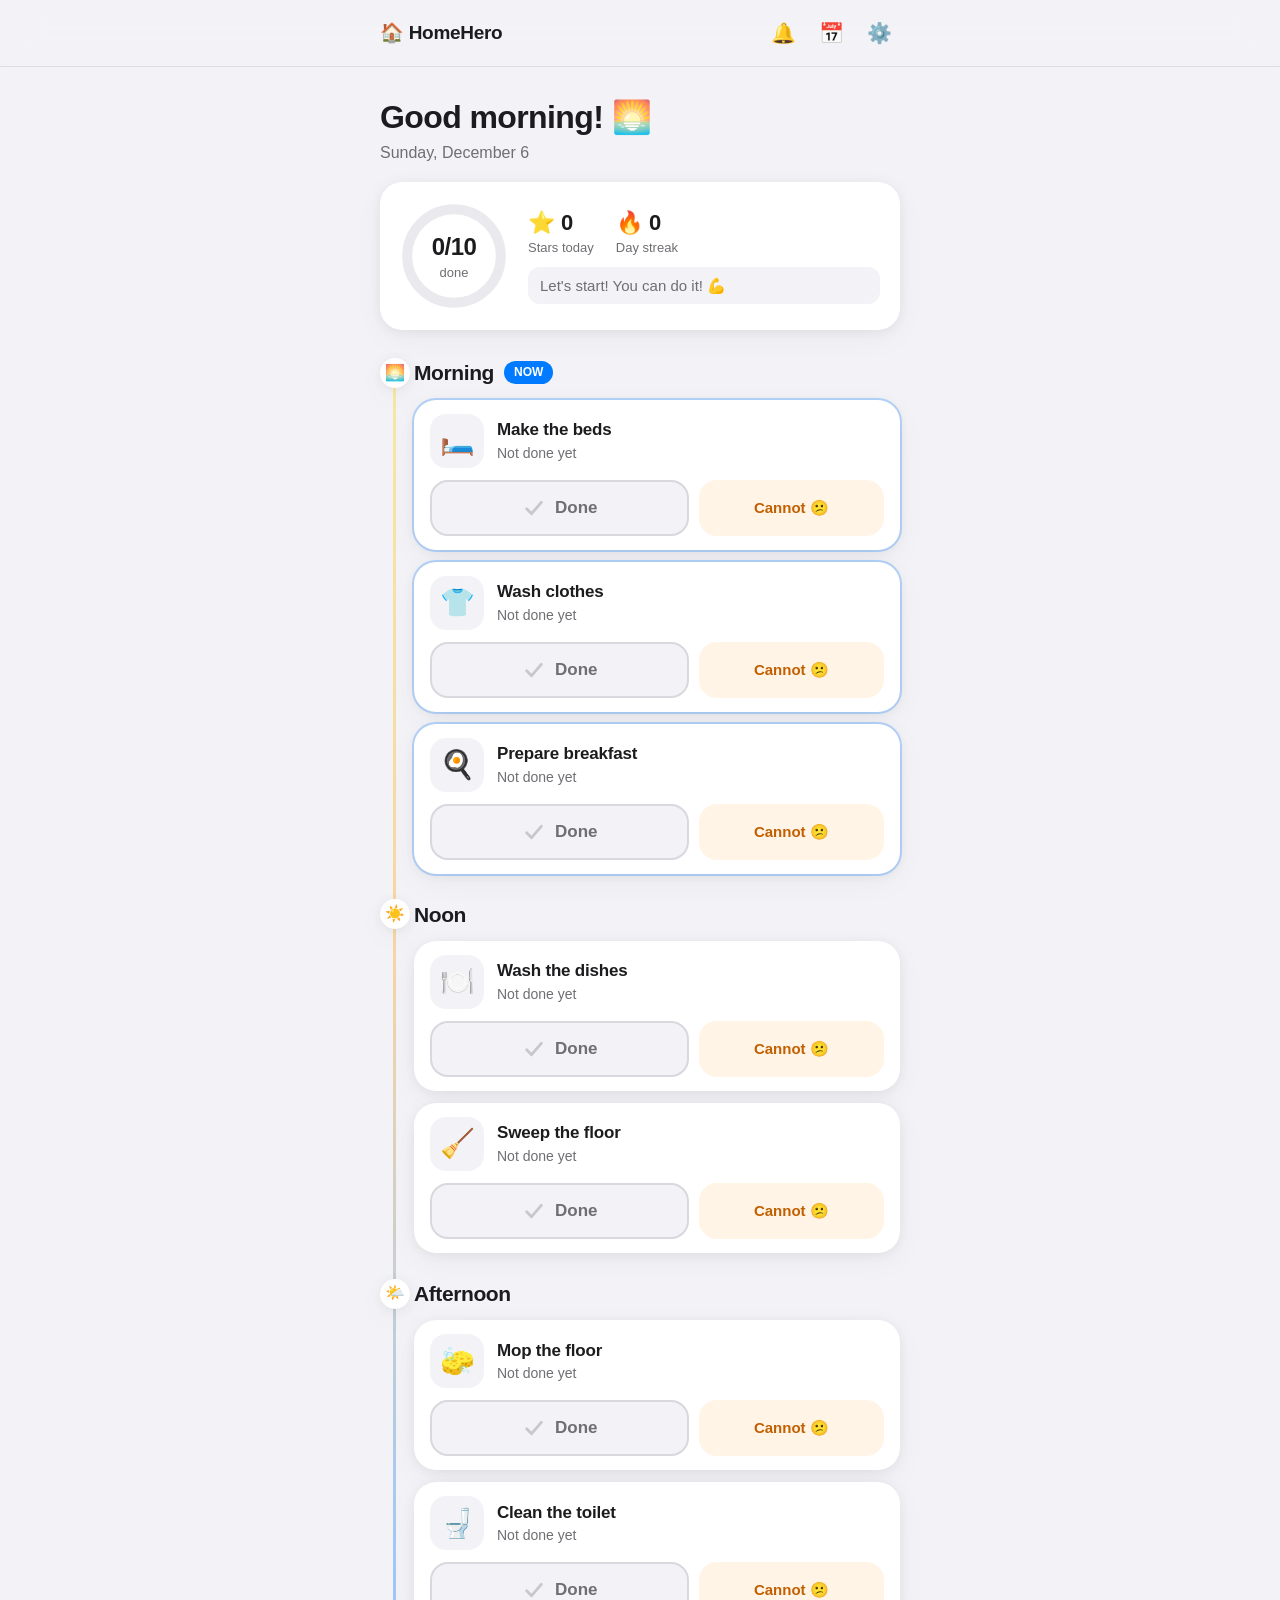
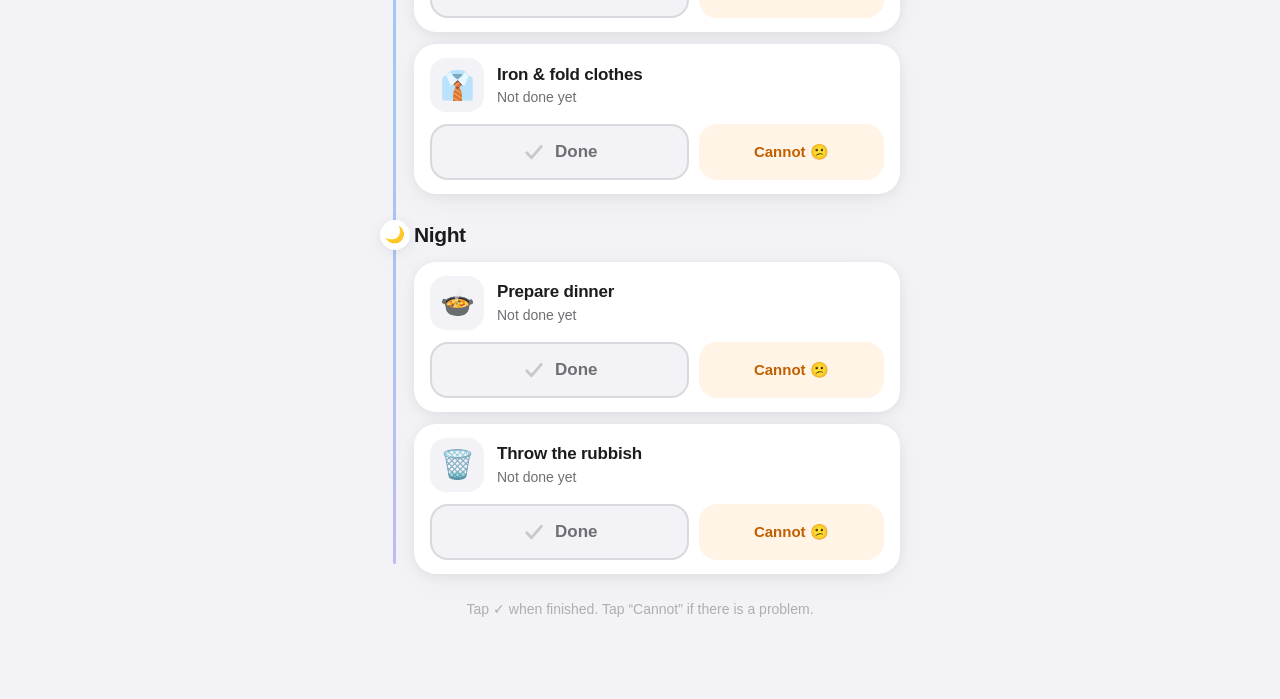
==== index.html @ 3888c561 "Add HomeHero MVP: daily task app for house helpers Mobile-first web app with Apple-inspired design: " ====
<!DOCTYPE html>
<html lang="en">
<head>
  <meta charset="UTF-8" />
  <meta name="viewport" content="width=device-width, initial-scale=1.0, maximum-scale=1.0, user-scalable=no" />
  <meta name="theme-color" content="#f2f2f7" />
  <meta name="apple-mobile-web-app-capable" content="yes" />
  <meta name="apple-mobile-web-app-status-bar-style" content="default" />
  <meta name="description" content="HomeHero — a simple, friendly daily task app for house helpers" />
  <title>HomeHero · Today's Tasks</title>
  <link rel="manifest" href="manifest.webmanifest" />
  <link rel="stylesheet" href="css/styles.css" />
</head>
<body>

  <!-- Frosted top bar -->
  <header class="topbar">
    <div class="topbar-inner">
      <div class="brand">🏠 <span>HomeHero</span></div>
      <div class="topbar-actions">
        <button id="btn-bell" class="icon-btn" aria-label="Reminders">🔔</button>
        <button id="btn-history" class="icon-btn" aria-label="History">📅</button>
        <button id="btn-settings" class="icon-btn" aria-label="Settings">⚙️</button>
      </div>
    </div>
  </header>

  <main class="page">

    <!-- Greeting -->
    <section class="greeting">
      <h1 id="greeting-text">Good morning!</h1>
      <p id="date-text" class="date-text"></p>
    </section>

    <!-- Progress hero card -->
    <section class="hero-card" id="hero-card">
      <div class="ring-wrap">
        <svg class="ring" viewBox="0 0 120 120" aria-hidden="true">
          <circle class="ring-track" cx="60" cy="60" r="52"></circle>
          <circle class="ring-fill" id="ring-fill" cx="60" cy="60" r="52"></circle>
        </svg>
        <div class="ring-center">
          <div class="ring-count" id="ring-count">0/0</div>
          <div class="ring-label">done</div>
        </div>
      </div>
      <div class="hero-stats">
        <div class="stat">
          <div class="stat-value" id="stat-stars">⭐ 0</div>
          <div class="stat-label">Stars today</div>
        </div>
        <div class="stat">
          <div class="stat-value" id="stat-streak">🔥 0</div>
          <div class="stat-label">Day streak</div>
        </div>
        <div class="hero-message" id="hero-message">Let's start! You can do it! 💪</div>
      </div>
    </section>

    <!-- Timeline -->
    <section class="timeline" id="timeline">
      <!-- Period sections rendered by JS -->
    </section>

    <p class="footer-note">Tap ✓ when finished. Tap “Cannot” if there is a problem.</p>
  </main>

  <!-- "Cannot do" bottom sheet -->
  <div class="sheet-backdrop" id="sheet-backdrop" hidden></div>
  <div class="sheet" id="remark-sheet" role="dialog" aria-modal="true" hidden>
    <div class="sheet-handle"></div>
    <h2 class="sheet-title" id="sheet-task-title">Why cannot do?</h2>
    <p class="sheet-sub">Choose one reason 👇</p>
    <div class="reason-grid" id="reason-grid">
      <button class="reason-btn" data-reason="No supplies">🧴<span>No supplies</span></button>
      <button class="reason-btn" data-reason="No time">⏰<span>No time</span></button>
      <button class="reason-btn" data-reason="Not feeling well">🤒<span>Not well</span></button>
      <button class="reason-btn" data-reason="Something broken">🔧<span>Broken</span></button>
    </div>
    <label class="remark-label" for="remark-input">Want to say more? (optional)</label>
    <textarea id="remark-input" class="remark-input" rows="2" placeholder="Type here…"></textarea>
    <div class="sheet-actions">
      <button class="btn btn-gray" id="sheet-cancel">Back</button>
      <button class="btn btn-orange" id="sheet-save" disabled>Send ✉️</button>
    </div>
  </div>

  <!-- Celebration overlay -->
  <div class="celebrate" id="celebrate" hidden>
    <div class="celebrate-card">
      <div class="celebrate-emoji">🎉</div>
      <h2 id="celebrate-title">All tasks done!</h2>
      <p id="celebrate-sub">Amazing work today! 🌟</p>
      <div class="celebrate-stars" id="celebrate-stars"></div>
      <button class="btn btn-blue" id="celebrate-close">Yay! 🙌</button>
    </div>
  </div>

  <!-- History modal -->
  <div class="modal" id="history-modal" hidden>
    <div class="modal-card">
      <div class="modal-head">
        <h2>📅 Last 7 days</h2>
        <button class="icon-btn modal-close" data-close="history-modal" aria-label="Close">✕</button>
      </div>
      <div class="modal-body" id="history-body"></div>
    </div>
  </div>

  <!-- Settings modal (for employer) -->
  <div class="modal" id="settings-modal" hidden>
    <div class="modal-card">
      <div class="modal-head">
        <h2>⚙️ Manage tasks</h2>
        <button class="icon-btn modal-close" data-close="settings-modal" aria-label="Close">✕</button>
      </div>
      <div class="modal-body">
        <p class="settings-hint">For the employer: add or remove daily tasks. Changes apply immediately.</p>
        <div id="settings-task-list" class="settings-task-list"></div>
        <h3 class="settings-sub">Add a new task</h3>
        <div class="add-form">
          <div class="emoji-picker" id="emoji-picker"></div>
          <input type="text" id="new-task-title" class="text-input" maxlength="40" placeholder="Task name, e.g. Water plants" />
          <div class="period-picker" id="period-picker"></div>
          <button class="btn btn-blue" id="btn-add-task">＋ Add task</button>
        </div>
      </div>
    </div>
  </div>

  <!-- Confetti canvas -->
  <canvas id="confetti-canvas" aria-hidden="true"></canvas>

  <!-- Toast -->
  <div class="toast" id="toast" hidden></div>

  <script src="js/app.js"></script>
</body>
</html>
---- css/styles.css ----
/* ==========================================================================
   HomeHero — Apple-inspired design system
   iOS system palette, SF font stack, soft cards, springy feedback
   ========================================================================== */

:root {
  --bg: #f2f2f7;
  --card: #ffffff;
  --text: #1c1c1e;
  --text-2: #6e6e73;
  --text-3: #aeaeb2;
  --blue: #007aff;
  --green: #34c759;
  --orange: #ff9f0a;
  --red: #ff3b30;
  --purple: #af52de;
  --separator: rgba(60, 60, 67, 0.12);
  --radius-lg: 22px;
  --radius-md: 16px;
  --shadow-card: 0 2px 12px rgba(0, 0, 0, 0.06), 0 8px 32px rgba(0, 0, 0, 0.04);
  --shadow-float: 0 12px 40px rgba(0, 0, 0, 0.18);
  --spring: cubic-bezier(0.34, 1.56, 0.64, 1);
}

* { box-sizing: border-box; -webkit-tap-highlight-color: transparent; }

[hidden] { display: none !important; }

html, body { margin: 0; padding: 0; }

body {
  font-family: -apple-system, BlinkMacSystemFont, "SF Pro Text", "Segoe UI",
    Roboto, "Helvetica Neue", Arial, sans-serif;
  background: var(--bg);
  color: var(--text);
  font-size: 17px;
  line-height: 1.4;
  -webkit-font-smoothing: antialiased;
  padding-bottom: 48px;
}

button { font-family: inherit; cursor: pointer; border: none; background: none; color: inherit; }

/* ---------- Top bar ---------- */

.topbar {
  position: sticky;
  top: 0;
  z-index: 40;
  background: rgba(242, 242, 247, 0.78);
  -webkit-backdrop-filter: saturate(180%) blur(20px);
  backdrop-filter: saturate(180%) blur(20px);
  border-bottom: 0.5px solid var(--separator);
}

.topbar-inner {
  max-width: 560px;
  margin: 0 auto;
  padding: 12px 20px;
  display: flex;
  align-items: center;
  justify-content: space-between;
}

.brand { font-weight: 700; font-size: 19px; letter-spacing: -0.3px; }

.topbar-actions { display: flex; gap: 6px; }

.icon-btn {
  width: 42px;
  height: 42px;
  border-radius: 50%;
  display: grid;
  place-items: center;
  font-size: 20px;
  transition: transform 0.18s var(--spring), background 0.18s ease;
}

.icon-btn:active { transform: scale(0.85); background: rgba(0, 0, 0, 0.07); }

/* ---------- Page layout ---------- */

.page { max-width: 560px; margin: 0 auto; padding: 20px 20px 0; }

.greeting h1 {
  font-size: 32px;
  font-weight: 800;
  letter-spacing: -0.6px;
  margin: 8px 0 2px;
}

.date-text { color: var(--text-2); margin: 0 0 18px; font-size: 16px; }

/* ---------- Hero / progress card ---------- */

.hero-card {
  background: var(--card);
  border-radius: var(--radius-lg);
  box-shadow: var(--shadow-card);
  padding: 20px;
  display: flex;
  align-items: center;
  gap: 20px;
  margin-bottom: 28px;
  transition: box-shadow 0.4s ease;
}

.hero-card.all-done {
  background: linear-gradient(135deg, #e8fbe9, #ffffff 70%);
}

.ring-wrap { position: relative; width: 108px; height: 108px; flex-shrink: 0; }

.ring { width: 108px; height: 108px; transform: rotate(-90deg); }

.ring-track, .ring-fill {
  fill: none;
  stroke-width: 11;
  stroke-linecap: round;
}

.ring-track { stroke: #e9e9ee; }

.ring-fill {
  stroke: var(--green);
  stroke-dasharray: 326.7;   /* 2πr, r=52 */
  stroke-dashoffset: 326.7;
  transition: stroke-dashoffset 0.8s var(--spring);
}

.ring-center {
  position: absolute;
  inset: 0;
  display: grid;
  place-content: center;
  text-align: center;
}

.ring-count { font-size: 24px; font-weight: 800; letter-spacing: -0.5px; }
.ring-label { font-size: 13px; color: var(--text-2); }

.hero-stats { display: flex; flex-wrap: wrap; gap: 10px 22px; align-items: center; }

.stat-value { font-size: 22px; font-weight: 800; }
.stat-label { font-size: 13px; color: var(--text-2); }

.hero-message {
  flex-basis: 100%;
  font-size: 15px;
  color: var(--text-2);
  background: var(--bg);
  border-radius: 12px;
  padding: 8px 12px;
}

/* ---------- Timeline ---------- */

.timeline { position: relative; padding-left: 34px; }

.timeline::before {
  content: "";
  position: absolute;
  left: 13px;
  top: 10px;
  bottom: 10px;
  width: 3px;
  border-radius: 2px;
  background: linear-gradient(#ffd60a, #ff9f0a, #007aff, #5e5ce6);
  opacity: 0.35;
}

.period { margin-bottom: 26px; }

.period-head {
  position: relative;
  display: flex;
  align-items: center;
  gap: 10px;
  margin-bottom: 12px;
}

.period-dot {
  position: absolute;
  left: -34px;
  width: 30px;
  height: 30px;
  border-radius: 50%;
  background: var(--card);
  box-shadow: var(--shadow-card);
  display: grid;
  place-items: center;
  font-size: 16px;
}

.period-title { font-size: 21px; font-weight: 800; letter-spacing: -0.4px; }

.now-badge {
  background: var(--blue);
  color: #fff;
  font-size: 12px;
  font-weight: 700;
  padding: 3px 10px;
  border-radius: 999px;
  animation: pulse 1.8s ease-in-out infinite;
}

@keyframes pulse {
  0%, 100% { transform: scale(1); opacity: 1; }
  50% { transform: scale(1.08); opacity: 0.85; }
}

.period.now .task-card { box-shadow: 0 0 0 2px rgba(0, 122, 255, 0.25), var(--shadow-card); }

.period-empty {
  color: var(--text-3);
  font-size: 15px;
  background: rgba(255, 255, 255, 0.6);
  border-radius: var(--radius-md);
  padding: 14px 16px;
}

/* ---------- Task cards ---------- */

.task-card {
  background: var(--card);
  border-radius: var(--radius-lg);
  box-shadow: var(--shadow-card);
  padding: 14px 16px;
  margin-bottom: 12px;
  transition: transform 0.25s var(--spring), background 0.35s ease, opacity 0.35s ease;
  animation: card-in 0.4s var(--spring) backwards;
}

.task-main {
  display: flex;
  align-items: center;
  gap: 13px;
  margin-bottom: 12px;
}

@keyframes card-in {
  from { transform: translateY(14px); opacity: 0; }
  to { transform: translateY(0); opacity: 1; }
}

.task-card:active { transform: scale(0.985); }

.task-emoji {
  width: 54px;
  height: 54px;
  border-radius: 16px;
  background: var(--bg);
  display: grid;
  place-items: center;
  font-size: 28px;
  flex-shrink: 0;
}

.task-info { flex: 1; min-width: 0; }

.task-title { font-size: 17px; font-weight: 700; letter-spacing: -0.2px; }

.task-status { font-size: 14px; color: var(--text-2); margin-top: 2px; }

.task-actions { display: flex; gap: 10px; }

/* Big tick button — the main action */
.tick-btn {
  flex: 1.4;
  height: 56px;
  border-radius: 18px;
  background: var(--bg);
  border: 2.5px solid #d8d8de;
  display: flex;
  align-items: center;
  justify-content: center;
  gap: 8px;
  font-size: 17px;
  font-weight: 800;
  color: var(--text-2);
  transition: transform 0.22s var(--spring), background 0.25s ease, border-color 0.25s ease, color 0.25s ease;
}

.tick-btn svg { width: 26px; height: 26px; flex-shrink: 0; }

.tick-btn .tick-path {
  fill: none;
  stroke: #c7c7cc;
  stroke-width: 3.5;
  stroke-linecap: round;
  stroke-linejoin: round;
  stroke-dasharray: 30;
  stroke-dashoffset: 0;
  transition: stroke 0.2s ease;
}

.tick-btn:active { transform: scale(0.94); }

.cannot-btn {
  flex: 1;
  height: 56px;
  border-radius: 18px;
  background: #fff4e5;
  color: #c25f00;
  font-size: 15px;
  font-weight: 700;
  display: grid;
  place-items: center;
  transition: transform 0.22s var(--spring);
}

.cannot-btn:active { transform: scale(0.9); }

/* Done state */
.task-card.done { background: #eafbef; }
.task-card.done .task-title { color: #1d7a3a; }
.task-card.done .tick-btn {
  background: var(--green);
  border-color: var(--green);
  color: #fff;
  animation: tick-pop 0.45s var(--spring);
}
.task-card.done .tick-path {
  stroke: #fff;
  animation: tick-draw 0.4s ease 0.05s backwards;
}
.task-card.done .cannot-btn { display: none; }

@keyframes tick-pop {
  0% { transform: scale(0.9); }
  60% { transform: scale(1.05); }
  100% { transform: scale(1); }
}

@keyframes tick-draw {
  from { stroke-dashoffset: 30; }
  to { stroke-dashoffset: 0; }
}

/* Skipped state */
.task-card.skipped { background: #fff7ec; }
.task-card.skipped .tick-btn { border-color: #f0c48a; }
.task-card.skipped .cannot-btn { background: var(--orange); color: #fff; }

.reason-chip {
  display: inline-block;
  background: #ffe8c7;
  color: #a35400;
  font-size: 13px;
  font-weight: 600;
  border-radius: 999px;
  padding: 2px 10px;
  margin-top: 4px;
  max-width: 100%;
  overflow: hidden;
  text-overflow: ellipsis;
  white-space: nowrap;
}

/* Floating star reward */
.star-float {
  position: fixed;
  z-index: 90;
  font-size: 26px;
  pointer-events: none;
  animation: star-fly 1s ease-out forwards;
}

@keyframes star-fly {
  0% { transform: translateY(0) scale(0.6); opacity: 0; }
  20% { opacity: 1; transform: translateY(-14px) scale(1.2); }
  100% { transform: translateY(-70px) scale(1); opacity: 0; }
}

.footer-note {
  text-align: center;
  color: var(--text-3);
  font-size: 14px;
  margin: 8px 0 32px;
}

/* ---------- Bottom sheet ---------- */

.sheet-backdrop {
  position: fixed;
  inset: 0;
  background: rgba(0, 0, 0, 0.35);
  z-index: 60;
  animation: fade-in 0.25s ease;
}

.sheet {
  position: fixed;
  left: 0;
  right: 0;
  bottom: 0;
  z-index: 70;
  background: var(--card);
  border-radius: 24px 24px 0 0;
  box-shadow: var(--shadow-float);
  padding: 10px 20px calc(20px + env(safe-area-inset-bottom));
  max-width: 560px;
  margin: 0 auto;
  animation: sheet-up 0.35s var(--spring);
}

@keyframes sheet-up {
  from { transform: translateY(100%); }
  to { transform: translateY(0); }
}

@keyframes fade-in { from { opacity: 0; } to { opacity: 1; } }

.sheet-handle {
  width: 40px;
  height: 5px;
  border-radius: 3px;
  background: #d8d8de;
  margin: 4px auto 14px;
}

.sheet-title { font-size: 21px; font-weight: 800; margin: 0 0 2px; }
.sheet-sub { color: var(--text-2); margin: 0 0 14px; font-size: 15px; }

.reason-grid {
  display: grid;
  grid-template-columns: repeat(2, 1fr);
  gap: 10px;
  margin-bottom: 14px;
}

.reason-btn {
  background: var(--bg);
  border: 2.5px solid transparent;
  border-radius: var(--radius-md);
  padding: 14px 10px;
  font-size: 30px;
  display: grid;
  place-items: center;
  gap: 4px;
  transition: transform 0.2s var(--spring), border-color 0.2s ease, background 0.2s ease;
}

.reason-btn span { font-size: 15px; font-weight: 700; color: var(--text); }

.reason-btn:active { transform: scale(0.93); }

.reason-btn.selected {
  border-color: var(--orange);
  background: #fff4e5;
}

.remark-label { font-size: 14px; color: var(--text-2); display: block; margin-bottom: 6px; }

.remark-input {
  width: 100%;
  border: 1.5px solid var(--separator);
  border-radius: var(--radius-md);
  background: var(--bg);
  font-family: inherit;
  font-size: 16px;
  padding: 12px;
  resize: none;
  outline: none;
}

.remark-input:focus { border-color: var(--blue); }

.sheet-actions { display: flex; gap: 10px; margin-top: 14px; }

/* ---------- Buttons ---------- */

.btn {
  flex: 1;
  height: 52px;
  border-radius: var(--radius-md);
  font-size: 17px;
  font-weight: 700;
  transition: transform 0.2s var(--spring), opacity 0.2s ease;
}

.btn:active { transform: scale(0.95); }
.btn:disabled { opacity: 0.4; }

.btn-blue { background: var(--blue); color: #fff; }
.btn-orange { background: var(--orange); color: #fff; }
.btn-gray { background: #e9e9ee; color: var(--text); }

/* ---------- Celebration ---------- */

.celebrate {
  position: fixed;
  inset: 0;
  z-index: 80;
  background: rgba(0, 0, 0, 0.4);
  display: grid;
  place-items: center;
  animation: fade-in 0.3s ease;
  padding: 24px;
}

.celebrate-card {
  background: var(--card);
  border-radius: 28px;
  padding: 32px 28px;
  text-align: center;
  max-width: 340px;
  width: 100%;
  box-shadow: var(--shadow-float);
  animation: celebrate-pop 0.5s var(--spring);
}

@keyframes celebrate-pop {
  from { transform: scale(0.7); opacity: 0; }
  to { transform: scale(1); opacity: 1; }
}

.celebrate-emoji { font-size: 64px; animation: bounce 1s ease infinite; }

@keyframes bounce {
  0%, 100% { transform: translateY(0); }
  50% { transform: translateY(-12px); }
}

.celebrate-card h2 { font-size: 26px; margin: 10px 0 4px; letter-spacing: -0.4px; }
.celebrate-card p { color: var(--text-2); margin: 0 0 12px; }

.celebrate-stars { font-size: 30px; letter-spacing: 4px; margin-bottom: 20px; min-height: 38px; }

/* ---------- Modals ---------- */

.modal {
  position: fixed;
  inset: 0;
  z-index: 60;
  background: rgba(0, 0, 0, 0.35);
  display: grid;
  place-items: end center;
  animation: fade-in 0.25s ease;
}

.modal-card {
  background: var(--bg);
  border-radius: 24px 24px 0 0;
  width: 100%;
  max-width: 560px;
  max-height: 86vh;
  display: flex;
  flex-direction: column;
  animation: sheet-up 0.35s var(--spring);
}

.modal-head {
  display: flex;
  align-items: center;
  justify-content: space-between;
  padding: 18px 20px 10px;
}

.modal-head h2 { margin: 0; font-size: 22px; letter-spacing: -0.4px; }

.modal-close { background: #e3e3e8; width: 34px; height: 34px; font-size: 15px; }

.modal-body { overflow-y: auto; padding: 4px 20px calc(28px + env(safe-area-inset-bottom)); }

/* ---------- History ---------- */

.history-day {
  background: var(--card);
  border-radius: var(--radius-md);
  box-shadow: var(--shadow-card);
  padding: 14px 16px;
  margin-bottom: 10px;
}

.history-day-head {
  display: flex;
  justify-content: space-between;
  align-items: center;
  font-weight: 700;
}

.history-score { font-size: 15px; }
.history-score.good { color: var(--green); }
.history-score.partial { color: var(--orange); }
.history-score.none { color: var(--text-3); }

.history-bar {
  height: 8px;
  background: #e9e9ee;
  border-radius: 4px;
  margin-top: 8px;
  overflow: hidden;
}

.history-bar-fill {
  height: 100%;
  border-radius: 4px;
  background: var(--green);
  transition: width 0.5s ease;
}

.history-remarks { margin-top: 8px; font-size: 14px; color: var(--text-2); }
.history-remarks li { margin-bottom: 2px; }

/* ---------- Settings ---------- */

.settings-hint { color: var(--text-2); font-size: 14px; margin: 4px 0 12px; }

.settings-task-list { display: flex; flex-direction: column; gap: 8px; margin-bottom: 20px; }

.settings-row {
  background: var(--card);
  border-radius: var(--radius-md);
  box-shadow: var(--shadow-card);
  padding: 10px 12px;
  display: flex;
  align-items: center;
  gap: 10px;
}

.settings-row .s-emoji { font-size: 24px; }
.settings-row .s-title { flex: 1; font-weight: 600; font-size: 15px; }
.settings-row .s-period {
  font-size: 12px;
  font-weight: 700;
  color: var(--text-2);
  background: var(--bg);
  padding: 3px 10px;
  border-radius: 999px;
}

.s-delete {
  width: 34px;
  height: 34px;
  border-radius: 50%;
  background: #ffe5e3;
  color: var(--red);
  font-size: 15px;
  display: grid;
  place-items: center;
}

.settings-sub { font-size: 17px; margin: 0 0 10px; }

.add-form {
  background: var(--card);
  border-radius: var(--radius-md);
  box-shadow: var(--shadow-card);
  padding: 14px;
  display: flex;
  flex-direction: column;
  gap: 12px;
}

.emoji-picker { display: flex; flex-wrap: wrap; gap: 6px; }

.emoji-option {
  width: 44px;
  height: 44px;
  border-radius: 12px;
  background: var(--bg);
  font-size: 24px;
  display: grid;
  place-items: center;
  border: 2.5px solid transparent;
  transition: transform 0.2s var(--spring), border-color 0.2s ease;
}

.emoji-option:active { transform: scale(0.88); }
.emoji-option.selected { border-color: var(--blue); background: #eaf3ff; }

.text-input {
  border: 1.5px solid var(--separator);
  border-radius: 12px;
  background: var(--bg);
  font-family: inherit;
  font-size: 16px;
  padding: 12px;
  outline: none;
}

.text-input:focus { border-color: var(--blue); }

.period-picker { display: grid; grid-template-columns: repeat(4, 1fr); gap: 6px; }

.period-option {
  border-radius: 12px;
  background: var(--bg);
  border: 2.5px solid transparent;
  padding: 8px 4px;
  font-size: 13px;
  font-weight: 700;
  display: grid;
  place-items: center;
  gap: 2px;
}

.period-option .p-emoji { font-size: 20px; }
.period-option.selected { border-color: var(--blue); background: #eaf3ff; }

/* ---------- Confetti & toast ---------- */

#confetti-canvas {
  position: fixed;
  inset: 0;
  pointer-events: none;
  z-index: 100;
}

.toast {
  position: fixed;
  bottom: 28px;
  left: 50%;
  transform: translateX(-50%);
  background: rgba(28, 28, 30, 0.92);
  color: #fff;
  font-size: 15px;
  font-weight: 600;
  padding: 12px 20px;
  border-radius: 999px;
  z-index: 110;
  box-shadow: var(--shadow-float);
  animation: toast-in 0.35s var(--spring);
  max-width: 86vw;
  text-align: center;
}

@keyframes toast-in {
  from { transform: translate(-50%, 20px); opacity: 0; }
  to { transform: translate(-50%, 0); opacity: 1; }
}

/* ---------- Small screens ---------- */

@media (max-width: 380px) {
  .hero-card { flex-direction: column; text-align: center; }
  .hero-stats { justify-content: center; }
}

/* ---------- Reduced motion ---------- */

@media (prefers-reduced-motion: reduce) {
  *, *::before, *::after { animation-duration: 0.01ms !important; transition-duration: 0.01ms !important; }
}
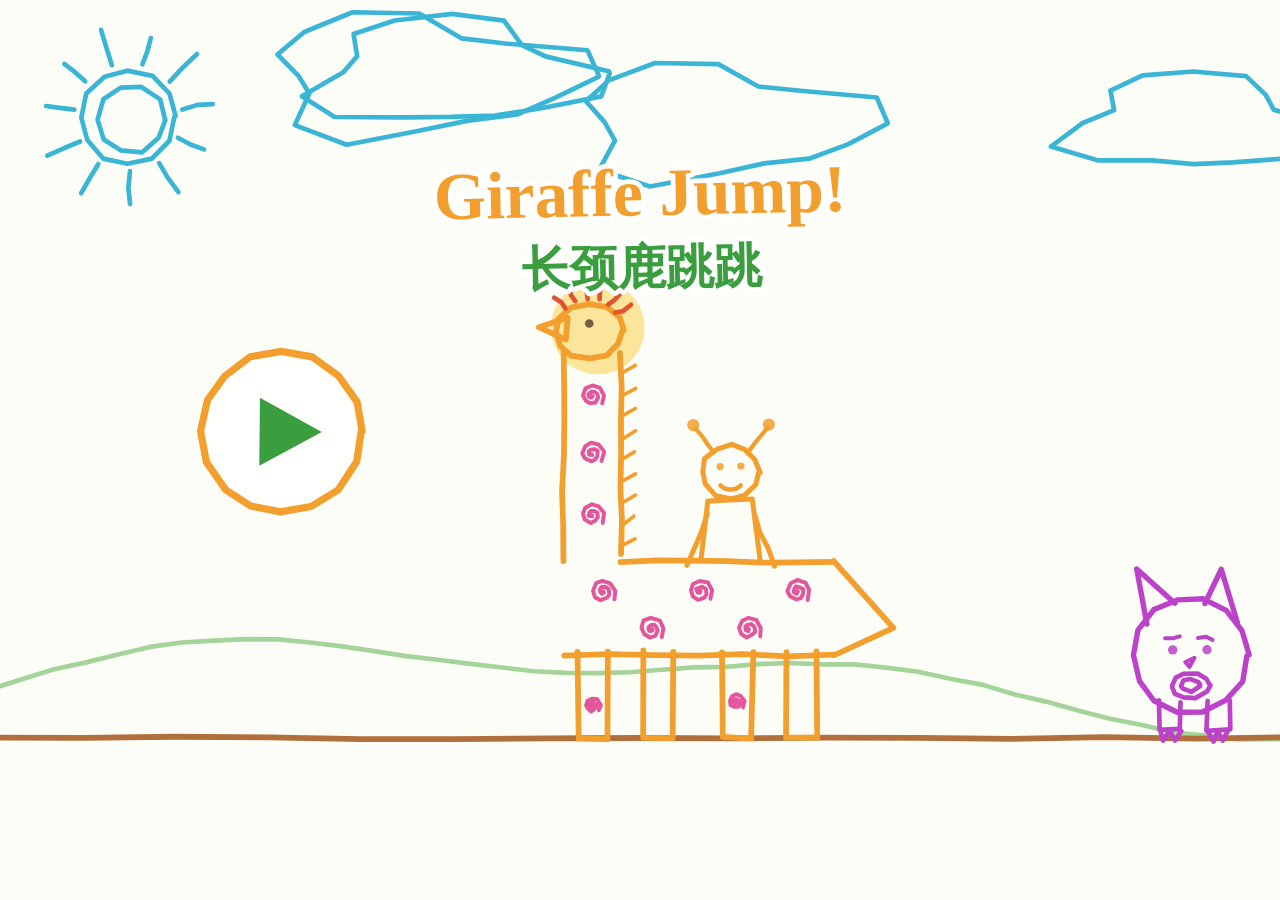
==== commit ffbab2e2: "deploy: 9748c0c7947bed2497c29f5043aa88ac1768553f" ====
--- a/index.html
+++ b/index.html
@@ -1,140 +1,1050 @@
 <!DOCTYPE html>
-<html lang="en">
+<html lang="zh-CN">
 <head>
-  <meta charset="UTF-8" />
-  <meta name="viewport" content="width=device-width, initial-scale=1.0, maximum-scale=1.0, user-scalable=no" />
-  <meta name="theme-color" content="#f2f2f7" />
-  <meta name="apple-mobile-web-app-capable" content="yes" />
-  <meta name="apple-mobile-web-app-status-bar-style" content="default" />
-  <meta name="description" content="HomeHero — a simple, friendly daily task app for house helpers" />
-  <title>HomeHero · Today's Tasks</title>
-  <link rel="manifest" href="manifest.webmanifest" />
-  <link rel="stylesheet" href="css/styles.css" />
+<meta charset="UTF-8" />
+<meta name="viewport" content="width=device-width, initial-scale=1.0, maximum-scale=1.0, user-scalable=no, viewport-fit=cover" />
+<meta name="apple-mobile-web-app-capable" content="yes" />
+<title>Giraffe Jump! 长颈鹿跳跳</title>
+<style>
+  html, body {
+    margin: 0; padding: 0;
+    width: 100%; height: 100%;
+    overflow: hidden;
+    background: #fdfdf8;
+    touch-action: none;
+    -webkit-user-select: none; user-select: none;
+    -webkit-touch-callout: none;
+    -webkit-tap-highlight-color: transparent;
+    overscroll-behavior: none;
+    position: fixed;
+  }
+  canvas { display: block; width: 100vw; height: 100vh; }
+</style>
 </head>
 <body>
-
-  <!-- Frosted top bar -->
-  <header class="topbar">
-    <div class="topbar-inner">
-      <div class="brand">🏠 <span>HomeHero</span></div>
-      <div class="topbar-actions">
-        <button id="btn-bell" class="icon-btn" aria-label="Reminders">🔔</button>
-        <button id="btn-history" class="icon-btn" aria-label="History">📅</button>
-        <button id="btn-settings" class="icon-btn" aria-label="Settings">⚙️</button>
-      </div>
-    </div>
-  </header>
-
-  <main class="page">
-
-    <!-- Greeting -->
-    <section class="greeting">
-      <h1 id="greeting-text">Good morning!</h1>
-      <p id="date-text" class="date-text"></p>
-    </section>
-
-    <!-- Progress hero card -->
-    <section class="hero-card" id="hero-card">
-      <div class="ring-wrap">
-        <svg class="ring" viewBox="0 0 120 120" aria-hidden="true">
-          <circle class="ring-track" cx="60" cy="60" r="52"></circle>
-          <circle class="ring-fill" id="ring-fill" cx="60" cy="60" r="52"></circle>
-        </svg>
-        <div class="ring-center">
-          <div class="ring-count" id="ring-count">0/0</div>
-          <div class="ring-label">done</div>
-        </div>
-      </div>
-      <div class="hero-stats">
-        <div class="stat">
-          <div class="stat-value" id="stat-stars">⭐ 0</div>
-          <div class="stat-label">Stars today</div>
-        </div>
-        <div class="stat">
-          <div class="stat-value" id="stat-streak">🔥 0</div>
-          <div class="stat-label">Day streak</div>
-        </div>
-        <div class="hero-message" id="hero-message">Let's start! You can do it! 💪</div>
-      </div>
-    </section>
-
-    <!-- Timeline -->
-    <section class="timeline" id="timeline">
-      <!-- Period sections rendered by JS -->
-    </section>
-
-    <p class="footer-note">Tap ✓ when finished. Tap “Cannot” if there is a problem.</p>
-  </main>
-
-  <!-- "Cannot do" bottom sheet -->
-  <div class="sheet-backdrop" id="sheet-backdrop" hidden></div>
-  <div class="sheet" id="remark-sheet" role="dialog" aria-modal="true" hidden>
-    <div class="sheet-handle"></div>
-    <h2 class="sheet-title" id="sheet-task-title">Why cannot do?</h2>
-    <p class="sheet-sub">Choose one reason 👇</p>
-    <div class="reason-grid" id="reason-grid">
-      <button class="reason-btn" data-reason="No supplies">🧴<span>No supplies</span></button>
-      <button class="reason-btn" data-reason="No time">⏰<span>No time</span></button>
-      <button class="reason-btn" data-reason="Not feeling well">🤒<span>Not well</span></button>
-      <button class="reason-btn" data-reason="Something broken">🔧<span>Broken</span></button>
-    </div>
-    <label class="remark-label" for="remark-input">Want to say more? (optional)</label>
-    <textarea id="remark-input" class="remark-input" rows="2" placeholder="Type here…"></textarea>
-    <div class="sheet-actions">
-      <button class="btn btn-gray" id="sheet-cancel">Back</button>
-      <button class="btn btn-orange" id="sheet-save" disabled>Send ✉️</button>
-    </div>
-  </div>
-
-  <!-- Celebration overlay -->
-  <div class="celebrate" id="celebrate" hidden>
-    <div class="celebrate-card">
-      <div class="celebrate-emoji">🎉</div>
-      <h2 id="celebrate-title">All tasks done!</h2>
-      <p id="celebrate-sub">Amazing work today! 🌟</p>
-      <div class="celebrate-stars" id="celebrate-stars"></div>
-      <button class="btn btn-blue" id="celebrate-close">Yay! 🙌</button>
-    </div>
-  </div>
-
-  <!-- History modal -->
-  <div class="modal" id="history-modal" hidden>
-    <div class="modal-card">
-      <div class="modal-head">
-        <h2>📅 Last 7 days</h2>
-        <button class="icon-btn modal-close" data-close="history-modal" aria-label="Close">✕</button>
-      </div>
-      <div class="modal-body" id="history-body"></div>
-    </div>
-  </div>
-
-  <!-- Settings modal (for employer) -->
-  <div class="modal" id="settings-modal" hidden>
-    <div class="modal-card">
-      <div class="modal-head">
-        <h2>⚙️ Manage tasks</h2>
-        <button class="icon-btn modal-close" data-close="settings-modal" aria-label="Close">✕</button>
-      </div>
-      <div class="modal-body">
-        <p class="settings-hint">For the employer: add or remove daily tasks. Changes apply immediately.</p>
-        <div id="settings-task-list" class="settings-task-list"></div>
-        <h3 class="settings-sub">Add a new task</h3>
-        <div class="add-form">
-          <div class="emoji-picker" id="emoji-picker"></div>
-          <input type="text" id="new-task-title" class="text-input" maxlength="40" placeholder="Task name, e.g. Water plants" />
-          <div class="period-picker" id="period-picker"></div>
-          <button class="btn btn-blue" id="btn-add-task">＋ Add task</button>
-        </div>
-      </div>
-    </div>
-  </div>
-
-  <!-- Confetti canvas -->
-  <canvas id="confetti-canvas" aria-hidden="true"></canvas>
-
-  <!-- Toast -->
-  <div class="toast" id="toast" hidden></div>
-
-  <script src="js/app.js"></script>
+<canvas id="c"></canvas>
+<script>
+'use strict';
+
+/* ============================================================
+   GIRAFFE JUMP! 长颈鹿跳跳
+   A one-touch endless runner for a 3-year-old, drawn in
+   "living marker" style based on her own drawing.
+   The giraffe's head faces LEFT, so the whole world runs
+   right-to-left: trees arrive from the left edge.
+   ============================================================ */
+
+/* ====================== TUNING CONSTANTS ====================== */
+/* All sizes are in "base units", multiplied by the scale S at draw
+   time. S = min(screenW, screenH) / BASE_H.                       */
+const BASE_H        = 500;    // reference screen size for scaling
+const SPEED_START   = 135;    // world scroll speed (base px / s)
+const SPEED_PER_TREE= 2.0;    // speed gained per cleared tree
+const SPEED_MAX     = 230;    // speed cap — always toddler-gentle
+const GRAVITY       = 1500;   // downward accel (base px / s^2)
+const GRAVITY_FLOAT = 0.55;   // gravity multiplier near jump apex
+const JUMP_V        = 800;    // initial jump velocity (base px / s)
+const JUMP_BUFFER_MS= 200;    // early-tap forgiveness window
+const TREE_GAP_SEC  = 2.9;    // min seconds of travel between trees
+const TREE_GAP_VAR  = 1.6;    // extra random seconds between trees
+const MILESTONE     = 5;      // basket oranges per big celebration
+const BOIL_FPS      = 8;      // hand-drawn "boiling line" rate
+const BOIL_AMP      = 1.3;    // boiling jitter amplitude (px)
+const HITBOX_FRAC   = 0.55;   // fraction of trunk height that "hits"
+
+/* --- new mechanics (adapted from the snowboard prompt) --- */
+const AIR_ORANGE_CHANCE = 0.45; // chance a tree gap holds glowing air-oranges
+const AIR_ORANGE_H_MIN  = 235;  // air-orange height band above ground
+const AIR_ORANGE_H_MAX  = 265;  //   (base units — reachable only mid-jump)
+const SPRING_CHANCE     = 0.30; // chance a tree gap holds a spring flower
+const SUPER_JUMP_MULT   = 1.18; // spring-flower "kicker" launch multiplier
+const PARALLAX_CLOUD    = 0.22; // clouds scroll at this fraction of speed
+const PARALLAX_HILL     = 0.12; // distant hills / village layer fraction
+const LAND_DUST_MIN     = 260;  // min landing impact (base px/s) for spray
+const WIND_MIN_SPEED    = 175;  // base speed where wind streaks appear
+const RUN_DUST_EVERY    = 0.22; // seconds between little running puffs
+
+/* marker palette (from the drawing) */
+const PAPER  = '#fdfdf8';
+const BLUE   = '#3ab5d6';
+const GREEN  = '#3a9e3f';
+const HILLGRN= '#a5d49b';
+const BROWN  = '#b06f3d';
+const DUST   = '#d9c3a5';
+const ORANGE = '#f29f2e';
+const YELLOW = '#f7ce3e';
+const PINK   = '#e2569b';
+const PURPLE = '#bb42c9';
+const RED    = '#e0532f';
+const WIND   = '#c4e6f0';
+
+/* ====================== CANVAS / RESIZE ====================== */
+const cv = document.getElementById('c');
+const ctx = cv.getContext('2d');
+let W = 0, H = 0, S = 1, dpr = 1;
+
+function resize() {
+  dpr = Math.min(window.devicePixelRatio || 1, 2);
+  W = window.innerWidth; H = window.innerHeight;
+  cv.width = W * dpr; cv.height = H * dpr;
+  cv.style.width = W + 'px'; cv.style.height = H + 'px';
+  ctx.setTransform(dpr, 0, 0, dpr, 0, 0);
+  S = Math.min(W, H) / BASE_H;
+}
+window.addEventListener('resize', resize);
+window.addEventListener('orientationchange', () => setTimeout(resize, 200));
+resize();
+
+const groundY = () => H * 0.82;          // the brown horizon line
+const giraffeX = () => W * 0.44;          // giraffe left edge (head side)
+
+/* ====================== BOILING-LINE JITTER ====================== */
+/* Deterministic pseudo-random offsets that change BOIL_FPS times a
+   second, so every stroke wiggles like hand-drawn animation.       */
+let boilFrame = 0;
+setInterval(() => { boilFrame = (boilFrame + 1) % 4096; }, 1000 / BOIL_FPS);
+let jIdx = 0; // per-frame jitter cursor, reset at start of draw()
+
+function jr(i) { // stable random in [-1,1] for (boilFrame, i)
+  const x = Math.sin(i * 127.1 + boilFrame * 311.7) * 43758.5453;
+  return (x - Math.floor(x)) * 2 - 1;
+}
+function j() { return jr(jIdx++) * BOIL_AMP; }
+
+/* ====================== MARKER-PEN PRIMITIVES ====================== */
+function pen(color, w) {
+  ctx.strokeStyle = color;
+  ctx.lineWidth = Math.max(2, w * S);
+  ctx.lineCap = 'round';
+  ctx.lineJoin = 'round';
+}
+/* wobbly line broken into segments, each vertex jittered */
+function wLine(x1, y1, x2, y2, segs) {
+  segs = segs || 4;
+  ctx.beginPath();
+  for (let i = 0; i <= segs; i++) {
+    const t = i / segs;
+    const x = x1 + (x2 - x1) * t + j();
+    const y = y1 + (y2 - y1) * t + j();
+    i ? ctx.lineTo(x, y) : ctx.moveTo(x, y);
+  }
+  ctx.stroke();
+}
+/* wobbly circle / ellipse outline */
+function wOval(cx, cy, rx, ry, segs) {
+  segs = segs || 14;
+  ctx.beginPath();
+  for (let i = 0; i <= segs; i++) {
+    const a = i / segs * Math.PI * 2;
+    const x = cx + Math.cos(a) * rx + j();
+    const y = cy + Math.sin(a) * ry + j();
+    i ? ctx.lineTo(x, y) : ctx.moveTo(x, y);
+  }
+  ctx.closePath();
+  ctx.stroke();
+}
+/* wobbly closed polygon through points [[x,y],...] */
+function wPoly(pts, close) {
+  ctx.beginPath();
+  pts.forEach((p, i) => {
+    const x = p[0] + j(), y = p[1] + j();
+    i ? ctx.lineTo(x, y) : ctx.moveTo(x, y);
+  });
+  if (close !== false) ctx.closePath();
+  ctx.stroke();
+}
+/* pink flower-swirl spot (the giraffe's markings) */
+function spiral(cx, cy, rmax) {
+  ctx.beginPath();
+  const steps = 18, turns = 2.1;
+  for (let i = 0; i <= steps; i++) {
+    const a = i / steps * turns * Math.PI * 2;
+    const r = rmax * i / steps;
+    const x = cx + Math.cos(a) * r + j() * 0.6;
+    const y = cy + Math.sin(a) * r + j() * 0.6;
+    i ? ctx.lineTo(x, y) : ctx.moveTo(x, y);
+  }
+  ctx.stroke();
+}
+/* little star / asterisk scribble (birds, confetti, sparkles) */
+function scribbleStar(cx, cy, r, rot) {
+  ctx.beginPath();
+  for (let k = 0; k < 3; k++) {
+    const a = rot + k * Math.PI / 3;
+    ctx.moveTo(cx - Math.cos(a) * r + j() * 0.5, cy - Math.sin(a) * r + j() * 0.5);
+    ctx.lineTo(cx + Math.cos(a) * r + j() * 0.5, cy + Math.sin(a) * r + j() * 0.5);
+  }
+  ctx.stroke();
+}
+/* filled marker blob (loose scribble fill + outline) */
+function markerDot(cx, cy, r, fill, outline) {
+  ctx.globalAlpha = 0.85;
+  ctx.fillStyle = fill;
+  ctx.beginPath();
+  ctx.arc(cx + j() * 0.5, cy + j() * 0.5, r, 0, Math.PI * 2);
+  ctx.fill();
+  ctx.globalAlpha = 1;
+  if (outline) { pen(outline, 2); wOval(cx, cy, r, r, 9); }
+}
+
+/* ====================== AUDIO (Web Audio only) ====================== */
+let ac = null, masterGain = null, musicGain = null, sfxGain = null;
+let muted = false, melodyTimer = null, melodyIdx = 0, melodyNext = 0;
+const midi = m => 440 * Math.pow(2, (m - 69) / 12);
+/* Twinkle Twinkle (public domain), music-box style. 0 = rest */
+const MELODY = [72,72,79,79,81,81,79,0, 77,77,76,76,74,74,72,0,
+                79,79,77,77,76,76,74,0, 79,79,77,77,76,76,74,0];
+
+function initAudio() {
+  if (ac) { if (ac.state === 'suspended') ac.resume(); return; }
+  try {
+    ac = new (window.AudioContext || window.webkitAudioContext)();
+    masterGain = ac.createGain(); masterGain.gain.value = muted ? 0 : 0.9;
+    masterGain.connect(ac.destination);
+    musicGain = ac.createGain(); musicGain.gain.value = 0.13;
+    musicGain.connect(masterGain);
+    sfxGain = ac.createGain(); sfxGain.gain.value = 0.5;
+    sfxGain.connect(masterGain);
+    melodyNext = ac.currentTime + 0.2;
+    melodyTimer = setInterval(scheduleMelody, 150);
+  } catch (e) { /* no audio available — game still plays silently */ }
+}
+/* soft xylophone / music-box note */
+function note(freq, t, dur, vol, dest) {
+  if (!ac) return;
+  dur = dur || 0.35; vol = vol || 1; dest = dest || sfxGain;
+  const o = ac.createOscillator(), o2 = ac.createOscillator(), g = ac.createGain();
+  o.type = 'sine';      o.frequency.value = freq;
+  o2.type = 'triangle'; o2.frequency.value = freq * 2;
+  const g2 = ac.createGain(); g2.gain.value = 0.18;
+  o.connect(g); o2.connect(g2); g2.connect(g);
+  g.connect(dest);
+  g.gain.setValueAtTime(0, t);
+  g.gain.linearRampToValueAtTime(vol, t + 0.012);
+  g.gain.exponentialRampToValueAtTime(0.001, t + dur);
+  o.start(t); o2.start(t); o.stop(t + dur + 0.05); o2.stop(t + dur + 0.05);
+}
+function scheduleMelody() {
+  if (!ac || state !== 'play') return;
+  while (melodyNext < ac.currentTime + 0.6) {
+    const m = MELODY[melodyIdx % MELODY.length];
+    if (m) note(midi(m), melodyNext, 0.5, 0.8, musicGain);
+    melodyIdx++; melodyNext += 0.42;
+  }
+}
+/* one-shot pitch-sweep helper for sound effects */
+function sweep(type, f0, f1, dur, vol) {
+  if (!ac) return;
+  const t = ac.currentTime;
+  const o = ac.createOscillator(), g = ac.createGain();
+  o.type = type;
+  o.frequency.setValueAtTime(f0, t);
+  o.frequency.exponentialRampToValueAtTime(f1, t + dur);
+  g.gain.setValueAtTime(vol, t);
+  g.gain.exponentialRampToValueAtTime(0.001, t + dur);
+  o.connect(g); g.connect(sfxGain);
+  o.start(t); o.stop(t + dur + 0.05);
+}
+const sfxJump    = () => sweep('triangle', 240, 620, 0.24, 0.7);          // rising boing
+const sfxSpring  = () => sweep('triangle', 220, 980, 0.34, 0.8);          // kicker super-boing
+const sfxBonk    = () => sweep('triangle', 150, 65, 0.28, 0.8);           // friendly bonk
+const sfxLand    = () => sweep('sine', 130, 62, 0.12, 0.45);              // soft landing thump
+const sfxPlop    = () => sweep('sine', 620, 170, 0.1, 0.5);               // orange plop
+function sfxChime() { if (!ac) return; const t = ac.currentTime;
+  note(midi(88), t, 0.3, 0.8); note(midi(91), t + 0.1, 0.4, 0.8); }       // clear-a-tree
+function sfxSparkle() { if (!ac) return; const t = ac.currentTime;
+  note(midi(96), t, 0.16, 0.5); note(midi(100), t + 0.07, 0.2, 0.45); }   // air-orange twinkle
+function sfxFanfare() { if (!ac) return; const t = ac.currentTime;
+  [72, 76, 79, 84].forEach((m, i) => note(midi(m), t + i * 0.12, 0.3, 0.9));
+  note(midi(88), t + 0.48, 0.7, 1); note(midi(84), t + 0.48, 0.7, 0.6); } // milestone
+function toggleMute() {
+  muted = !muted;
+  if (masterGain) masterGain.gain.value = muted ? 0 : 0.9;
+}
+
+/* ====================== GAME STATE ====================== */
+let state = 'start';            // 'start' | 'play'
+let player = { y: 0, vy: 0, wobble: 0 };  // y = height above ground (base px, * S when drawn)
+let trees = [], clouds = [], birds = [], flights = [], bounces = [], confetti = [];
+let airOranges = [], springs = [], dusts = [], sparkles = [], winds = [], houses = [];
+let cleared = 0, basketFill = 0;
+let treeGap = 0;                // px until next tree spawn
+let lastTap = -9999;            // for the jump buffer
+let bubbleT = 0;                // "哎呀!" bubble timer
+let pig = { hop: 0, dance: 0, blink: 0 };
+let sunSpin = 0, celebrate = 0, pendingCelebrate = 0, birdTimer = 3;
+let hillOff = 0, windT = 0, runDustT = 0, houseT = 4;
+let tNow = 0;
+
+function initClouds() {
+  clouds = [];
+  for (let i = 0; i < 4; i++) {
+    clouds.push({ x: Math.random() * W, y: (0.06 + Math.random() * 0.16) * H,
+                  r: 34 + Math.random() * 26, seed: Math.random() * 10 });
+  }
+}
+initClouds();
+
+function speed() {
+  return Math.min(SPEED_MAX, SPEED_START + cleared * SPEED_PER_TREE) * S;
+}
+
+/* trees enter at the LEFT edge and scroll right, toward the giraffe */
+function spawnTree() {
+  const trunkH = 105 + Math.random() * 55;      // base units
+  const canopyR = 46 + Math.random() * 14;
+  const oranges = [];
+  for (let i = 0; i < 8; i++) {                  // fruit stuck in the leaves
+    const a = Math.random() * Math.PI * 2, rr = Math.sqrt(Math.random()) * 0.9;
+    oranges.push([Math.cos(a) * rr, Math.sin(a) * rr * 0.8 - 0.15]);
+  }
+  trees.push({ x: -120 * S, trunkH, canopyR, oranges,
+               seed: Math.random() * 10, counted: false, bumped: false, wobble: 0 });
+}
+/* glowing collectible oranges floating at jump height, mid-gap */
+function spawnAirOranges(x) {
+  const n = 2 + (Math.random() < 0.5 ? 1 : 0);
+  for (let i = 0; i < n; i++) {
+    airOranges.push({ x: x + (i - (n - 1) / 2) * 36 * S,
+                      h: AIR_ORANGE_H_MIN + Math.random() * (AIR_ORANGE_H_MAX - AIR_ORANGE_H_MIN),
+                      ph: Math.random() * 7 });
+  }
+}
+/* spring flower "kicker": running over it launches a super jump */
+function spawnSpring(x) {
+  springs.push({ x, used: false, sq: 0 });
+}
+function spawnHouse() {
+  houses.push({ p: -140 * S - hillOff, size: 0.8 + Math.random() * 0.5 });
+}
+function spawnBird(loop) {
+  birds.push({ x: -30, y: (0.08 + Math.random() * 0.2) * H,
+               vx: (60 + Math.random() * 50) * S, ph: Math.random() * 7, loop: !!loop, lt: 0 });
+}
+
+function addSparkles(x, y, n, big) {
+  for (let i = 0; i < n; i++) {
+    sparkles.push({ x: x + (Math.random() - 0.5) * 30 * S, y: y + (Math.random() - 0.5) * 30 * S,
+                    vx: (Math.random() - 0.5) * 90 * S, vy: -(20 + Math.random() * 90) * S,
+                    rot: Math.random() * 7, life: 0.5 + Math.random() * 0.5,
+                    r: (big ? 9 : 6) * S,
+                    color: [YELLOW, PINK, ORANGE][i % 3] });
+  }
+}
+/* white-brown puffs — the marker version of snow spray */
+function addDust(x, y, n, big) {
+  for (let i = 0; i < n && dusts.length < 50; i++) {
+    dusts.push({ x: x + (Math.random() - 0.5) * 40 * S, y: y - Math.random() * 8 * S,
+                 vx: (Math.random() - 0.2) * 110 * S, vy: -(15 + Math.random() * 60) * S,
+                 r: (big ? 5 + Math.random() * 6 : 3 + Math.random() * 3) * S,
+                 life: 0.45 + Math.random() * 0.4 });
+  }
+}
+
+function jump() {
+  if (player.y <= 0.01) {
+    player.vy = JUMP_V;
+    player.y = 0.02;
+    addDust(giraffeX() + 70 * S, groundY(), 3, false);   // takeoff puff
+    sfxJump();
+  }
+}
+
+/* ====================== INPUT (one action: tap) ====================== */
+function onTap(x, y) {
+  initAudio();                                  // autoplay rules: unlock on gesture
+  if (state === 'start') { state = 'play'; return; }
+  /* speaker icon hit test (top-right) */
+  const mx = W - 44 * Math.min(S, 1.4), my = 40 * Math.min(S, 1.4);
+  if (x !== undefined && Math.hypot(x - mx, y - my) < 40 * Math.min(S, 1.4)) {
+    toggleMute(); return;
+  }
+  lastTap = performance.now();                  // buffered — a hair-early tap still jumps
+  jump();
+}
+window.addEventListener('pointerdown', e => { e.preventDefault(); onTap(e.clientX, e.clientY); });
+window.addEventListener('keydown', e => { if (!e.repeat) onTap(); });
+/* kill double-tap zoom / scroll / pinch on iPad */
+document.addEventListener('touchstart', e => e.preventDefault(), { passive: false });
+document.addEventListener('touchmove',  e => e.preventDefault(), { passive: false });
+document.addEventListener('gesturestart', e => e.preventDefault());
+document.addEventListener('dblclick', e => e.preventDefault());
+
+/* ====================== UPDATE ====================== */
+function update(dt) {
+  tNow += dt;
+  const g = groundY(), gx = giraffeX();
+
+  /* ---- parallax layers drift rightward (the giraffe runs LEFT) ---- */
+  const spd = state === 'play' ? speed() : 30 * S;
+  clouds.forEach(c => {
+    c.x += spd * PARALLAX_CLOUD * dt;
+    if (c.x > W + c.r * 3 * S) { c.x = -c.r * 3 * S; c.y = (0.06 + Math.random() * 0.16) * H; }
+  });
+  hillOff += spd * PARALLAX_HILL * dt;
+  houseT -= dt;
+  if (houseT <= 0) { spawnHouse(); houseT = 9 + Math.random() * 9; }
+  houses = houses.filter(h => h.p + hillOff < W + 160 * S);
+
+  /* ---- birds flutter by occasionally ---- */
+  birdTimer -= dt;
+  if (birdTimer <= 0) { spawnBird(); birdTimer = 4 + Math.random() * 6; }
+  birds.forEach(b => { b.x += b.vx * dt; b.lt += dt; });
+  birds = birds.filter(b => b.x < W + 60);
+
+  /* ---- timers that tick in every state ---- */
+  pig.blink -= dt; if (pig.blink < -3) pig.blink = 0.14;
+  pig.hop = Math.max(0, pig.hop - dt);
+  pig.dance = Math.max(0, pig.dance - dt);
+  bubbleT = Math.max(0, bubbleT - dt);
+  player.wobble = Math.max(0, player.wobble - dt);
+  sunSpin += dt * (celebrate > 0 ? 4 : 0.15);
+  celebrate = Math.max(0, celebrate - dt);
+
+  if (state !== 'play') return;
+
+  /* ---- giraffe jump physics: floaty near the apex ---- */
+  if (player.y > 0 || player.vy > 0) {
+    const floaty = Math.abs(player.vy) < 220 ? GRAVITY_FLOAT : 1;
+    player.vy -= GRAVITY * floaty * dt;
+    player.y += player.vy * dt;
+    if (player.y <= 0) {
+      const impact = -player.vy;                 // landing speed (base px/s)
+      player.y = 0; player.vy = 0;
+      if (impact > LAND_DUST_MIN) {              // bigger drop = bigger spray
+        addDust(gx + 40 * S, g, Math.min(10, 3 + impact / 180), impact > 600);
+        sfxLand();
+      }
+      if (performance.now() - lastTap < JUMP_BUFFER_MS) jump(); // buffered tap
+    }
+  }
+
+  /* ---- little dust puffs trail off the running feet ---- */
+  runDustT -= dt;
+  if (player.y <= 0.01 && runDustT <= 0) {
+    addDust(gx + 120 * S + Math.random() * 40 * S, g, 1, false);
+    runDustT = RUN_DUST_EVERY;
+  }
+
+  /* ---- world scroll + spawning (everything moves +x, to the right) ---- */
+  const dx = speed() * dt;
+  treeGap -= dx;
+  if (treeGap <= 0) {
+    spawnTree();
+    treeGap = speed() * (TREE_GAP_SEC + Math.random() * TREE_GAP_VAR);
+    /* sprinkle a pickup into the middle of the fresh gap */
+    const midX = -120 * S - treeGap * 0.55;
+    const roll = Math.random();
+    if (roll < AIR_ORANGE_CHANCE) spawnAirOranges(midX);
+    else if (roll < AIR_ORANGE_CHANCE + SPRING_CHANCE) spawnSpring(midX);
+  }
+
+  trees.forEach(tr => {
+    tr.x += dx;
+    tr.wobble = Math.max(0, tr.wobble - dt);
+
+    /* very forgiving collision: narrow trunk, must be quite low to bump */
+    const trunkTop = tr.trunkH * S * HITBOX_FRAC;
+    if (!tr.bumped && !tr.counted &&
+        tr.x > gx + 20 * S && tr.x < gx + 115 * S &&
+        player.y * S < trunkTop) {
+      /* soft bump: NO game over, just comedy */
+      tr.bumped = true;
+      tr.wobble = 1.0;
+      player.wobble = 0.9;
+      bubbleT = 1.4;
+      sfxBonk();
+      for (let i = 0; i < 3; i++) {             // a few oranges pop off & bounce
+        bounces.push({ x: tr.x + (Math.random() - 0.5) * 40 * S,
+                       y: g - (tr.trunkH + tr.canopyR) * S,
+                       vx: (Math.random() - 0.5) * 260 * S,
+                       vy: -(150 + Math.random() * 180) * S, life: 1.8 });
+      }
+    }
+
+    /* passed behind the giraffe → cleared! (unless it was bumped) */
+    if (!tr.counted && tr.x > gx + 190 * S) {
+      tr.counted = true;
+      if (!tr.bumped) {
+        cleared++;
+        pig.hop = 0.7;                           // the pig cheers
+        sfxChime();
+        for (let i = 0; i < 3; i++) {            // oranges arc into the basket
+          flights.push({ x0: tr.x, y0: g - (tr.trunkH + tr.canopyR * 0.5) * S,
+                         t: -i * 0.12, dur: 0.85, counter: i === 0 });
+        }
+      }
+    }
+  });
+  trees = trees.filter(tr => tr.x < W + 160 * S);
+
+  /* ---- glowing air-oranges: collect them mid-jump ---- */
+  const bodyCx = gx + 75 * S, bodyCy = g - player.y * S - 135 * S;
+  airOranges.forEach(o => {
+    o.x += dx;
+    const oy = g - o.h * S + Math.sin(tNow * 3 + o.ph) * 7 * S;
+    if (!o.got && Math.hypot(o.x - bodyCx, oy - bodyCy) < 85 * S) {
+      o.got = true;
+      addSparkles(o.x, oy, 6, true);
+      sfxSparkle();
+      flights.push({ x0: o.x, y0: oy, t: 0, dur: 0.7, counter: true });
+    }
+  });
+  airOranges = airOranges.filter(o => !o.got && o.x < W + 40 * S);
+
+  /* ---- spring flowers: run over one and BOING, a super jump ---- */
+  springs.forEach(sp => {
+    sp.x += dx;
+    sp.sq = Math.max(0, sp.sq - dt);
+    if (!sp.used && player.y <= 0.01 && sp.x > gx + 20 * S && sp.x < gx + 120 * S) {
+      sp.used = true; sp.sq = 0.5;
+      player.vy = JUMP_V * SUPER_JUMP_MULT;
+      player.y = 0.02;
+      addSparkles(sp.x, g - 20 * S, 8, true);
+      sfxSpring();
+    }
+  });
+  springs = springs.filter(sp => sp.x < W + 40 * S);
+
+  /* ---- flying oranges (world → basket) fill the picture row ---- */
+  flights.forEach(f => {
+    f.t += dt;
+    if (f.t >= f.dur && !f.done) {
+      f.done = true;
+      sfxPlop();
+      if (f.counter) {
+        basketFill = Math.min(MILESTONE, basketFill + 1);
+        if (basketFill >= MILESTONE && celebrate <= 0 && pendingCelebrate <= 0) {
+          pendingCelebrate = 0.6;                // full basket → party!
+        }
+      }
+    }
+  });
+  flights = flights.filter(f => !f.done);
+
+  /* ---- bouncing oranges (bump) ---- */
+  bounces.forEach(o => {
+    o.vy += GRAVITY * S * dt * 0.9;
+    o.x += o.vx * dt; o.y += o.vy * dt;
+    if (o.y > g - 6 * S && o.vy > 0) { o.y = g - 6 * S; o.vy *= -0.45; o.vx *= 0.8; }
+    o.life -= dt;
+  });
+  bounces = bounces.filter(o => o.life > 0);
+
+  /* ---- particles ---- */
+  dusts.forEach(d => {
+    d.x += d.vx * dt + dx * 0.5; d.y += d.vy * dt;
+    d.vy += 60 * S * dt; d.life -= dt;
+  });
+  dusts = dusts.filter(d => d.life > 0);
+  sparkles.forEach(sp => {
+    sp.x += sp.vx * dt; sp.y += sp.vy * dt; sp.rot += dt * 5; sp.life -= dt;
+  });
+  sparkles = sparkles.filter(sp => sp.life > 0);
+
+  /* ---- wind streaks appear as the run gets faster ---- */
+  windT -= dt;
+  if (speed() / S > WIND_MIN_SPEED && windT <= 0) {
+    winds.push({ x: -80, y: (0.25 + Math.random() * 0.45) * H, len: (50 + Math.random() * 70) * S });
+    windT = 0.35;
+  }
+  winds.forEach(wn => { wn.x += speed() * 1.8 * dt; });
+  winds = winds.filter(wn => wn.x < W + 200);
+
+  /* ---- milestone celebration ---- */
+  if (pendingCelebrate > 0) {
+    pendingCelebrate -= dt;
+    if (pendingCelebrate <= 0) startCelebration();
+  }
+  confetti.forEach(p => {
+    p.vy += 320 * S * dt;
+    p.x += p.vx * dt; p.y += p.vy * dt;
+    p.rot += p.vr * dt; p.life -= dt;
+  });
+  confetti = confetti.filter(p => p.life > 0);
+}
+
+function startCelebration() {
+  celebrate = 3.0;
+  pig.dance = 3.0;                               // pig dances & dashes over
+  basketFill = 0;                                // basket empties, ready to refill
+  sfxFanfare();
+  for (let i = 0; i < 3; i++) spawnBird(true);   // birds do a fly-by loop
+  for (let i = 0; i < 70; i++) {                 // star & orange confetti
+    confetti.push({ x: Math.random() * W, y: -20 - Math.random() * H * 0.3,
+                    vx: (Math.random() - 0.5) * 120 * S, vy: (40 + Math.random() * 120) * S,
+                    rot: Math.random() * 7, vr: (Math.random() - 0.5) * 6,
+                    type: Math.random() < 0.55 ? 'star' : 'orange',
+                    color: [GREEN, PINK, BLUE, PURPLE, ORANGE, YELLOW][i % 6],
+                    life: 2 + Math.random() * 1.5 });
+  }
+}
+
+/* ====================== DRAW: SCENERY ====================== */
+function drawSun() {
+  const cx = W * 0.1, cy = H * 0.13;
+  const pulse = 1 + 0.05 * Math.sin(tNow * 2);
+  const r = 26 * S * pulse;
+  pen(BLUE, 2.6);
+  wOval(cx, cy, r, r, 12);
+  wOval(cx + 2 * S, cy + 1 * S, r * 0.72, r * 0.72, 10);  // scribbly inner circle
+  for (let i = 0; i < 11; i++) {                          // long wiggly rays
+    const a = sunSpin + i / 11 * Math.PI * 2;
+    const r1 = r * 1.15, r2 = r * (1.6 + 0.25 * jr(i + 800) * 0.5 + 0.25);
+    wLine(cx + Math.cos(a) * r1, cy + Math.sin(a) * r1,
+          cx + Math.cos(a) * r2, cy + Math.sin(a) * r2, 2);
+  }
+}
+function drawCloud(c) {
+  pen(BLUE, 2.6);
+  const r = c.r * S;
+  ctx.beginPath();
+  const segs = 16;
+  for (let i = 0; i <= segs; i++) {
+    const a = i / segs * Math.PI * 2;
+    const bump = 1 + 0.22 * Math.sin(a * 3 + c.seed) + 0.1 * Math.sin(a * 5 + c.seed * 2);
+    const x = c.x + Math.cos(a) * r * 1.6 * bump + j();
+    const y = c.y + Math.sin(a) * r * 0.62 * bump + j();
+    i ? ctx.lineTo(x, y) : ctx.moveTo(x, y);
+  }
+  ctx.closePath();
+  ctx.stroke();
+}
+/* distant rolling hills + a tiny village, on the slow parallax layer */
+function ridgeY(x) {
+  const p = (x - hillOff) / S;   // pattern coordinate in base units
+  return groundY() - S * (30 + 20 * Math.sin(p / 150) + 11 * Math.sin(p / 63));
+}
+function drawHills() {
+  pen(HILLGRN, 2.6);
+  const step = Math.max(22, W / 40);
+  ctx.beginPath();
+  for (let x = -10; x <= W + step; x += step) {
+    const y = ridgeY(x) + j();
+    x <= -10 + step / 2 ? ctx.moveTo(x, y) : ctx.lineTo(x, y);
+  }
+  ctx.stroke();
+  houses.forEach(h => {
+    const hx = h.p + hillOff;
+    if (hx < -100 * S || hx > W + 100 * S) return;
+    const hy = ridgeY(hx);
+    const u = 22 * S * h.size;
+    pen(BROWN, 2.2);
+    wPoly([[hx - u, hy], [hx - u, hy - u], [hx + u, hy - u], [hx + u, hy]], false);   // walls
+    wLine(hx - u * 0.25, hy, hx - u * 0.25, hy - u * 0.5, 2);                          // door
+    wLine(hx + u * 0.25, hy, hx + u * 0.25, hy - u * 0.5, 2);
+    wLine(hx - u * 0.25, hy - u * 0.5, hx + u * 0.25, hy - u * 0.5, 2);
+    pen(RED, 2.4);
+    wPoly([[hx - u * 1.2, hy - u], [hx, hy - u * 1.9], [hx + u * 1.2, hy - u]], false); // roof
+  });
+}
+function drawBird(b) {
+  pen(GREEN, 2.4);
+  const flap = Math.sin(b.lt * 10 + b.ph) * 0.5;
+  let y = b.y;
+  if (b.loop) y += Math.sin(b.lt * 3) * 40 * S;           // celebration loops
+  scribbleStar(b.x, y + Math.sin(b.lt * 6 + b.ph) * 6 * S, 9 * S, flap);
+}
+function drawGround() {
+  pen(BROWN, 3.2);
+  const g = groundY();
+  wLine(-10, g, W + 10, g, Math.max(6, Math.round(W / 90)));
+}
+function drawWinds() {
+  winds.forEach(wn => {
+    pen(WIND, 2.2);
+    wLine(wn.x, wn.y, wn.x + wn.len, wn.y, 3);
+  });
+}
+
+/* ====================== DRAW: TREE ====================== */
+function drawTree(tr) {
+  const g = groundY();
+  const rot = tr.wobble > 0 ? Math.sin(tr.wobble * 18) * 0.05 * tr.wobble : 0;
+  ctx.save();
+  ctx.translate(tr.x, g);
+  ctx.rotate(rot);
+  const th = tr.trunkH * S, cr = tr.canopyR * S;
+  const wTop = 16 * S, wBot = 30 * S;
+
+  /* trunk: widens at the base, like the drawing */
+  pen(BROWN, 3);
+  wPoly([[-wTop, -th], [-wBot, 0], [wBot, 0], [wTop, -th]], false);
+  /* bark: rows of short dash marks */
+  pen(BROWN, 2.2);
+  for (let yy = -th + 10 * S; yy < -8 * S; yy += 14 * S) {
+    const rowW = wTop + (wBot - wTop) * (1 + yy / th);
+    for (let xx = -rowW + 6 * S; xx < rowW - 4 * S; xx += 11 * S) {
+      if (jr(tr.seed * 50 + yy + xx) > -0.4) wLine(xx, yy, xx + 1, yy + 6 * S, 1);
+    }
+  }
+
+  /* canopy: big fluffy dashed-line blobs */
+  const cy = -th - cr * 0.55;
+  pen(GREEN, 3);
+  wOval(0, cy, cr * 1.25, cr * 0.95, 16);
+  wOval(0, cy - cr * 0.85, cr * 0.6, cr * 0.5, 12);
+  /* leafy interior: short curved dashes */
+  pen(GREEN, 2);
+  for (let i = 0; i < 26; i++) {
+    const a = jr(tr.seed * 31 + i) * Math.PI, rr = Math.abs(jr(tr.seed * 17 + i * 3));
+    const lx = Math.cos(a * 3 + i) * cr * rr, ly = cy - cr * 0.3 + Math.sin(a * 2 + i) * cr * 0.7 * rr;
+    wLine(lx, ly, lx + 1 * S, ly + 7 * S, 1);
+  }
+  /* round oranges nestled in the leaves */
+  tr.oranges.forEach(o => {
+    markerDot(o[0] * cr * 1.1, cy + o[1] * cr, 6.5 * S, ORANGE, RED);
+  });
+  ctx.restore();
+}
+
+/* ====================== DRAW: PICKUPS ====================== */
+function drawAirOrange(o) {
+  const oy = groundY() - o.h * S + Math.sin(tNow * 3 + o.ph) * 7 * S;
+  ctx.globalAlpha = 0.3 + 0.12 * Math.sin(tNow * 4 + o.ph);   // soft glow
+  ctx.fillStyle = YELLOW;
+  ctx.beginPath(); ctx.arc(o.x, oy, 14 * S, 0, Math.PI * 2); ctx.fill();
+  ctx.globalAlpha = 1;
+  markerDot(o.x, oy, 7.5 * S, ORANGE, RED);
+  pen(GREEN, 2); wLine(o.x + 2 * S, oy - 8 * S, o.x + 7 * S, oy - 13 * S, 2);  // little leaf
+}
+function drawSpring(sp) {
+  const g = groundY();
+  const squish = sp.sq > 0 ? 1 - 0.5 * Math.sin(sp.sq * Math.PI * 2) : 1;
+  ctx.save();
+  ctx.translate(sp.x, g);
+  ctx.scale(1, squish);
+  pen(GREEN, 2.6);
+  wLine(0, 0, 0, -24 * S, 3);                                  // stem
+  wLine(0, -12 * S, 8 * S, -18 * S, 2);                        // leaf
+  for (let k = 0; k < 5; k++) {                                // pink petals
+    const a = -Math.PI / 2 + k * Math.PI * 2 / 5;
+    markerDot(Math.cos(a) * 9 * S, -30 * S + Math.sin(a) * 9 * S, 5 * S, PINK);
+  }
+  markerDot(0, -30 * S, 4.5 * S, YELLOW, ORANGE);              // flower heart
+  ctx.restore();
+}
+
+/* ====================== DRAW: PIG (the cheerleader) ====================== */
+function drawPig() {
+  const g = groundY();
+  const homeX = Math.min(W - 45 * S, W * 0.93);
+  /* during a celebration the pig dashes over toward the giraffe and back */
+  let px = homeX;
+  if (pig.dance > 0) {
+    const chaseX = giraffeX() + 215 * S;
+    const prog = (3 - pig.dance) / 3;
+    px = homeX + (chaseX - homeX) * Math.sin(Math.PI * Math.min(1, prog));
+  }
+  const hop = pig.hop > 0 ? Math.abs(Math.sin(pig.hop * Math.PI * 2.8)) * 26 * S : 0;
+  const dance = pig.dance > 0 ? Math.sin(tNow * 10) * 0.14 : 0;
+  const r = 32 * S;
+  ctx.save();
+  ctx.translate(px, g - r - 14 * S - hop);
+  ctx.rotate(dance);
+  pen(PURPLE, 3);
+  wOval(0, 0, r, r, 14);                                   // round body-head
+  /* big pointy ears */
+  wPoly([[-r * 0.75, -r * 0.55], [-r * 0.95, -r * 1.5], [-r * 0.25, -r * 0.92]], false);
+  wPoly([[r * 0.25, -r * 0.92], [r * 0.55, -r * 1.5], [r * 0.8, -r * 0.55]], false);
+  /* face: brows, eyes, snout, open happy mouth */
+  pen(PURPLE, 2.2);
+  wLine(-r * 0.42, -r * 0.28, -r * 0.18, -r * 0.32, 2);
+  wLine(r * 0.15, -r * 0.32, r * 0.4, -r * 0.28, 2);
+  markerDot(-r * 0.3, -r * 0.1, 2.6 * S, PURPLE);
+  markerDot(r * 0.28, -r * 0.1, 2.6 * S, PURPLE);
+  wPoly([[-r * 0.1, r * 0.1], [0.08 * r, 0.06 * r], [0, r * 0.22]], true); // snout
+  pen(PURPLE, 2.6);
+  wOval(0, r * 0.52, r * 0.34, r * 0.22, 10);              // mouth
+  wOval(0, r * 0.52, r * 0.18, r * 0.1, 8);                // mouth scribble
+  /* small legs with W feet */
+  pen(PURPLE, 2.6);
+  [[-r * 0.55, r * 0.8], [r * 0.3, r * 0.8]].forEach(p => {
+    wPoly([[p[0], p[1]], [p[0], p[1] + 16 * S], [p[0] + 12 * S, p[1] + 16 * S], [p[0] + 12 * S, p[1]]], false);
+    const fy = p[1] + 16 * S;
+    wPoly([[p[0], fy], [p[0] + 3 * S, fy + 6 * S], [p[0] + 6 * S, fy], [p[0] + 9 * S, fy + 6 * S], [p[0] + 12 * S, fy]], false);
+  });
+  ctx.restore();
+}
+
+/* ====================== DRAW: GIRAFFE + GIRL ====================== */
+function drawGiraffe() {
+  const g = groundY(), x0 = giraffeX();
+  const jumpPx = player.y * S;
+  const bob = (state === 'play' && player.y <= 0.01) ? Math.sin(tNow * 11) * 2.5 * S : 0;
+  const wob = player.wobble > 0 ? Math.sin(player.wobble * 16) * 0.06 * player.wobble : 0;
+  ctx.save();
+  ctx.translate(x0 + 75 * S, g - jumpPx + bob);
+  ctx.rotate(wob);
+  ctx.translate(-(x0 + 75 * S), -(g - jumpPx + bob));
+  const base = g - jumpPx + bob;                            // feet line
+
+  const legH = 46 * S, bodyH = 52 * S, bodyL = 150 * S, neckW = 32 * S, neckH = 118 * S;
+  const bodyTop = base - legH - bodyH;
+  const neckTop = bodyTop - neckH;
+  const nx = x0;                                            // neck left edge (head faces left)
+
+  /* --- yellow halo behind the head (like the drawing) --- */
+  ctx.globalAlpha = 0.5;
+  ctx.fillStyle = YELLOW;
+  ctx.beginPath();
+  ctx.arc(nx + neckW * 0.6, neckTop - 12 * S, 26 * S, 0, Math.PI * 2);
+  ctx.fill();
+  ctx.globalAlpha = 1;
+
+  /* --- body outline: neck up, head, body, tapering tail --- */
+  pen(ORANGE, 3.2);
+  /* neck (two lines) */
+  wLine(nx, bodyTop, nx, neckTop, 6);
+  wLine(nx + neckW, bodyTop - 4 * S, nx + neckW, neckTop + 2 * S, 6);
+  /* head: small circle + beak-ish snout pointing left */
+  wOval(nx + neckW * 0.45, neckTop - 10 * S, 19 * S, 15 * S, 12);
+  wPoly([[nx - 14 * S, neckTop - 12 * S], [nx + 2 * S, neckTop - 17 * S], [nx + 2 * S, neckTop - 6 * S]], true);
+  markerDot(nx + neckW * 0.45, neckTop - 14 * S, 2.4 * S, '#5a4632');       // eye
+  /* red-and-yellow mane tuft on top of the head */
+  pen(RED, 2.6);
+  for (let i = 0; i < 6; i++) {
+    const a = -2.4 + i * 0.38;
+    const hx = nx + neckW * 0.45 + Math.cos(a) * 17 * S;
+    const hy = neckTop - 12 * S + Math.sin(a) * 16 * S;
+    wLine(hx, hy, hx + Math.cos(a) * 9 * S, hy + Math.sin(a) * 9 * S, 2);
+  }
+  /* short mane hairs down the back of the neck */
+  pen(ORANGE, 2);
+  for (let yy = neckTop + 14 * S; yy < bodyTop - 6 * S; yy += 12 * S) {
+    wLine(nx + neckW, yy, nx + neckW + 8 * S, yy - 5 * S, 1);
+  }
+  /* body: top line, belly line, tail taper */
+  pen(ORANGE, 3.2);
+  wLine(nx + neckW, bodyTop, nx + bodyL, bodyTop, 6);                        // back
+  wPoly([[nx + bodyL, bodyTop], [nx + bodyL + 34 * S, bodyTop + bodyH * 0.7], [nx + bodyL, bodyTop + bodyH]], false); // tail
+  wLine(nx, bodyTop + bodyH, nx + bodyL, bodyTop + bodyH, 6);                // belly
+  /* four sturdy legs */
+  const legXs = [nx + 8 * S, nx + 44 * S, nx + bodyL - 62 * S, nx + bodyL - 26 * S];
+  legXs.forEach(lx => {
+    const lw = 17 * S;
+    wPoly([[lx, bodyTop + bodyH - 2 * S], [lx, base], [lx + lw, base], [lx + lw, bodyTop + bodyH - 2 * S]], false);
+  });
+  /* pink flower-swirl spots everywhere */
+  pen(PINK, 2.2);
+  spiral(nx + neckW * 0.5, neckTop + 26 * S, 7 * S);
+  spiral(nx + neckW * 0.5, neckTop + 58 * S, 7 * S);
+  spiral(nx + neckW * 0.5, neckTop + 92 * S, 7 * S);
+  const sy1 = bodyTop + bodyH * 0.32, sy2 = bodyTop + bodyH * 0.72;
+  for (let i = 0; i < 5; i++) spiral(nx + 22 * S + i * 27 * S, i % 2 ? sy2 : sy1, 7.5 * S);
+  spiral(legXs[0] + 8 * S, base - 18 * S, 5 * S);
+  spiral(legXs[2] + 8 * S, base - 20 * S, 5 * S);
+
+  /* --- the little girl riding on the giraffe's back --- */
+  const gx2 = nx + bodyL * 0.62, gy2 = bodyTop;
+  const bounce = Math.max(-1, Math.min(1, -player.vy / 500));   // pigtails react to jumps
+  pen(ORANGE, 2.8);
+  /* body: small trapezoid sitting on the back */
+  wPoly([[gx2 - 16 * S, gy2], [gx2 - 12 * S, gy2 - 34 * S], [gx2 + 12 * S, gy2 - 34 * S], [gx2 + 16 * S, gy2]], false);
+  /* arms down to the giraffe's back */
+  wLine(gx2 - 13 * S, gy2 - 26 * S, gx2 - 24 * S, gy2 + 2 * S, 3);
+  wLine(gx2 + 13 * S, gy2 - 26 * S, gx2 + 24 * S, gy2 + 2 * S, 3);
+  /* head */
+  const hy = gy2 - 50 * S;
+  wOval(gx2, hy, 16 * S, 15 * S, 12);
+  /* face: dot eyes + big smile */
+  markerDot(gx2 - 6 * S, hy - 3 * S, 2 * S, ORANGE);
+  markerDot(gx2 + 6 * S, hy - 3 * S, 2 * S, ORANGE);
+  pen(ORANGE, 2.4);
+  ctx.beginPath();
+  ctx.arc(gx2, hy + 2 * S, 8 * S, 0.25 * Math.PI, 0.75 * Math.PI);
+  ctx.stroke();
+  /* two bouncy pigtails */
+  const pt = 10 * S * bounce;
+  wLine(gx2 - 10 * S, hy - 11 * S, gx2 - 20 * S, hy - 24 * S - pt, 3);
+  wLine(gx2 + 10 * S, hy - 11 * S, gx2 + 20 * S, hy - 24 * S - pt, 3);
+  markerDot(gx2 - 21 * S, hy - 26 * S - pt, 3.4 * S, ORANGE);
+  markerDot(gx2 + 21 * S, hy - 26 * S - pt, 3.4 * S, ORANGE);
+
+  ctx.restore();
+
+  /* --- friendly "哎呀!" bubble after a soft bump --- */
+  if (bubbleT > 0) {
+    const bx = nx - 44 * S, by = neckTop - 32 * S;
+    ctx.globalAlpha = Math.min(1, bubbleT * 2);
+    ctx.fillStyle = '#fff';
+    ctx.beginPath(); ctx.ellipse(bx, by, 38 * S, 24 * S, 0, 0, Math.PI * 2); ctx.fill();
+    pen(ORANGE, 2.6);
+    wOval(bx, by, 38 * S, 24 * S, 14);
+    ctx.fillStyle = ORANGE;
+    ctx.font = `bold ${20 * S}px 'Comic Sans MS','Chalkboard SE',sans-serif`;
+    ctx.textAlign = 'center'; ctx.textBaseline = 'middle';
+    ctx.fillText('哎呀!', bx, by + 1 * S);
+    ctx.globalAlpha = 1;
+  }
+}
+
+/* ====================== DRAW: PARTICLES ====================== */
+function drawFlights() {
+  const bp = basketPos();
+  flights.forEach(f => {
+    if (f.t < 0) return;
+    const t = Math.min(1, f.t / f.dur);
+    /* quadratic bezier arc from the world up into the basket */
+    const cxp = (f.x0 + bp.x) / 2, cyp = Math.min(f.y0, bp.y) - 120 * S;
+    const ix = (1 - t) * (1 - t) * f.x0 + 2 * (1 - t) * t * cxp + t * t * bp.x;
+    const iy = (1 - t) * (1 - t) * f.y0 + 2 * (1 - t) * t * cyp + t * t * bp.y;
+    markerDot(ix, iy, 7 * S, ORANGE, RED);
+  });
+  bounces.forEach(o => {
+    ctx.globalAlpha = Math.min(1, o.life);
+    markerDot(o.x, o.y, 6.5 * S, ORANGE, RED);
+    ctx.globalAlpha = 1;
+  });
+}
+function drawDusts() {
+  dusts.forEach(d => {
+    ctx.globalAlpha = Math.min(0.7, d.life * 1.6);
+    pen(DUST, 2.2);
+    wOval(d.x, d.y, d.r, d.r * 0.8, 8);
+    ctx.globalAlpha = 1;
+  });
+}
+function drawSparkles() {
+  sparkles.forEach(sp => {
+    ctx.globalAlpha = Math.min(1, sp.life * 2.5);
+    pen(sp.color, 2.2);
+    scribbleStar(sp.x, sp.y, sp.r, sp.rot);
+    ctx.globalAlpha = 1;
+  });
+}
+function drawConfetti() {
+  confetti.forEach(p => {
+    ctx.globalAlpha = Math.min(1, p.life);
+    if (p.type === 'star') {
+      pen(p.color, 2.4);
+      scribbleStar(p.x, p.y, 8 * S, p.rot);
+    } else {
+      markerDot(p.x, p.y, 5.5 * S, ORANGE, RED);
+    }
+    ctx.globalAlpha = 1;
+  });
+}
+
+/* ====================== DRAW: UI (pictures only) ====================== */
+function basketPos() {
+  const u = Math.min(S, 1.4);
+  return { x: W / 2 - 66 * u, y: 38 * u };
+}
+function drawBasketUI() {
+  const u = Math.min(S, 1.4);
+  const bp = basketPos();
+  /* the basket: wobbly trapezoid with weave lines */
+  pen(BROWN, 2.8);
+  const bw = 26 * u, bh = 20 * u;
+  wPoly([[bp.x - bw, bp.y - bh * 0.4], [bp.x - bw * 0.7, bp.y + bh * 0.8],
+         [bp.x + bw * 0.7, bp.y + bh * 0.8], [bp.x + bw, bp.y - bh * 0.4]], false);
+  wLine(bp.x - bw, bp.y - bh * 0.4, bp.x + bw, bp.y - bh * 0.4, 3);
+  pen(BROWN, 1.8);
+  wLine(bp.x - bw * 0.85, bp.y + bh * 0.1, bp.x + bw * 0.85, bp.y + bh * 0.1, 3);
+  /* handle */
+  pen(BROWN, 2.4);
+  ctx.beginPath();
+  ctx.arc(bp.x, bp.y - bh * 0.4, bw * 0.62, Math.PI, 0);
+  ctx.stroke();
+  /* progress: a row of orange pictures filling up — no numbers */
+  for (let i = 0; i < MILESTONE; i++) {
+    const ox = bp.x + bw + 24 * u + i * 24 * u, oy = bp.y + 2 * u;
+    if (i < basketFill) {
+      const pop = (i === basketFill - 1) ? 1 + 0.15 * Math.max(0, Math.sin(tNow * 8)) : 1;
+      markerDot(ox, oy, 8.5 * u * pop, ORANGE, RED);
+    } else {
+      pen('#e5c9a8', 2); wOval(ox, oy, 8.5 * u, 8.5 * u, 9);
+    }
+  }
+}
+function drawMuteIcon() {
+  const u = Math.min(S, 1.4);
+  const mx = W - 44 * u, my = 40 * u;
+  pen(BLUE, 2.6);
+  /* speaker box + cone */
+  wPoly([[mx - 16 * u, my - 6 * u], [mx - 8 * u, my - 6 * u], [mx + 2 * u, my - 14 * u],
+         [mx + 2 * u, my + 14 * u], [mx - 8 * u, my + 6 * u], [mx - 16 * u, my + 6 * u]], true);
+  if (muted) {
+    pen(RED, 3);
+    wLine(mx + 7 * u, my - 9 * u, mx + 20 * u, my + 9 * u, 2);
+    wLine(mx + 20 * u, my - 9 * u, mx + 7 * u, my + 9 * u, 2);
+  } else {
+    ctx.beginPath(); ctx.arc(mx + 6 * u, my, 8 * u, -0.9, 0.9); ctx.stroke();
+    ctx.beginPath(); ctx.arc(mx + 6 * u, my, 14 * u, -0.9, 0.9); ctx.stroke();
+  }
+}
+function drawStartScreen() {
+  /* playful hand-drawn title (decorative only) */
+  const u = Math.min(S, 1.6);
+  ctx.textAlign = 'center'; ctx.textBaseline = 'middle';
+  ctx.save();
+  ctx.translate(W / 2, H * 0.22);
+  ctx.rotate(-0.03 + Math.sin(tNow * 1.5) * 0.012);
+  ctx.font = `bold ${42 * u}px 'Comic Sans MS','Chalkboard SE','Marker Felt',cursive`;
+  ctx.lineWidth = 6 * u; ctx.strokeStyle = '#fff';
+  ctx.strokeText('Giraffe Jump!', 0, 0);
+  ctx.fillStyle = ORANGE;
+  ctx.fillText('Giraffe Jump!', 0, 0);
+  ctx.font = `bold ${30 * u}px 'Comic Sans MS','Chalkboard SE','Marker Felt',cursive`;
+  ctx.strokeText('长颈鹿跳跳', 0, 46 * u);
+  ctx.fillStyle = GREEN;
+  ctx.fillText('长颈鹿跳跳', 0, 46 * u);
+  ctx.restore();
+
+  /* one giant pulsing ▶ button — icon only, on the open left side */
+  const pulse = 1 + 0.07 * Math.sin(tNow * 3.2);
+  const r = 54 * u * pulse, cx = W * 0.22, cy = H * 0.48;
+  ctx.globalAlpha = 0.92;
+  ctx.fillStyle = '#fff';
+  ctx.beginPath(); ctx.arc(cx, cy, r, 0, Math.PI * 2); ctx.fill();
+  ctx.globalAlpha = 1;
+  pen(ORANGE, 4);
+  wOval(cx, cy, r, r, 16);
+  ctx.fillStyle = GREEN;
+  ctx.beginPath();
+  ctx.moveTo(cx - r * 0.28 + j(), cy - r * 0.42 + j());
+  ctx.lineTo(cx - r * 0.28 + j(), cy + r * 0.42 + j());
+  ctx.lineTo(cx + r * 0.5 + j(), cy + j());
+  ctx.closePath(); ctx.fill();
+}
+
+/* ====================== MAIN LOOP ====================== */
+let lastT = performance.now();
+function frame(now) {
+  const dt = Math.min(0.05, (now - lastT) / 1000);   // delta-time, capped
+  lastT = now;
+  update(dt);
+
+  jIdx = 0;                                          // reset jitter cursor
+  ctx.fillStyle = PAPER;
+  ctx.fillRect(0, 0, W, H);
+
+  drawSun();
+  clouds.forEach(drawCloud);
+  drawHills();
+  birds.forEach(drawBird);
+  drawGround();
+  trees.forEach(drawTree);
+  springs.forEach(drawSpring);
+  airOranges.forEach(drawAirOrange);
+  drawPig();
+  drawGiraffe();
+  drawDusts();
+  drawFlights();
+  drawSparkles();
+  drawConfetti();
+  drawWinds();
+
+  if (state === 'play') {
+    drawBasketUI();
+    drawMuteIcon();
+  } else {
+    drawStartScreen();
+  }
+  requestAnimationFrame(frame);
+}
+requestAnimationFrame(frame);
+</script>
 </body>
 </html>
